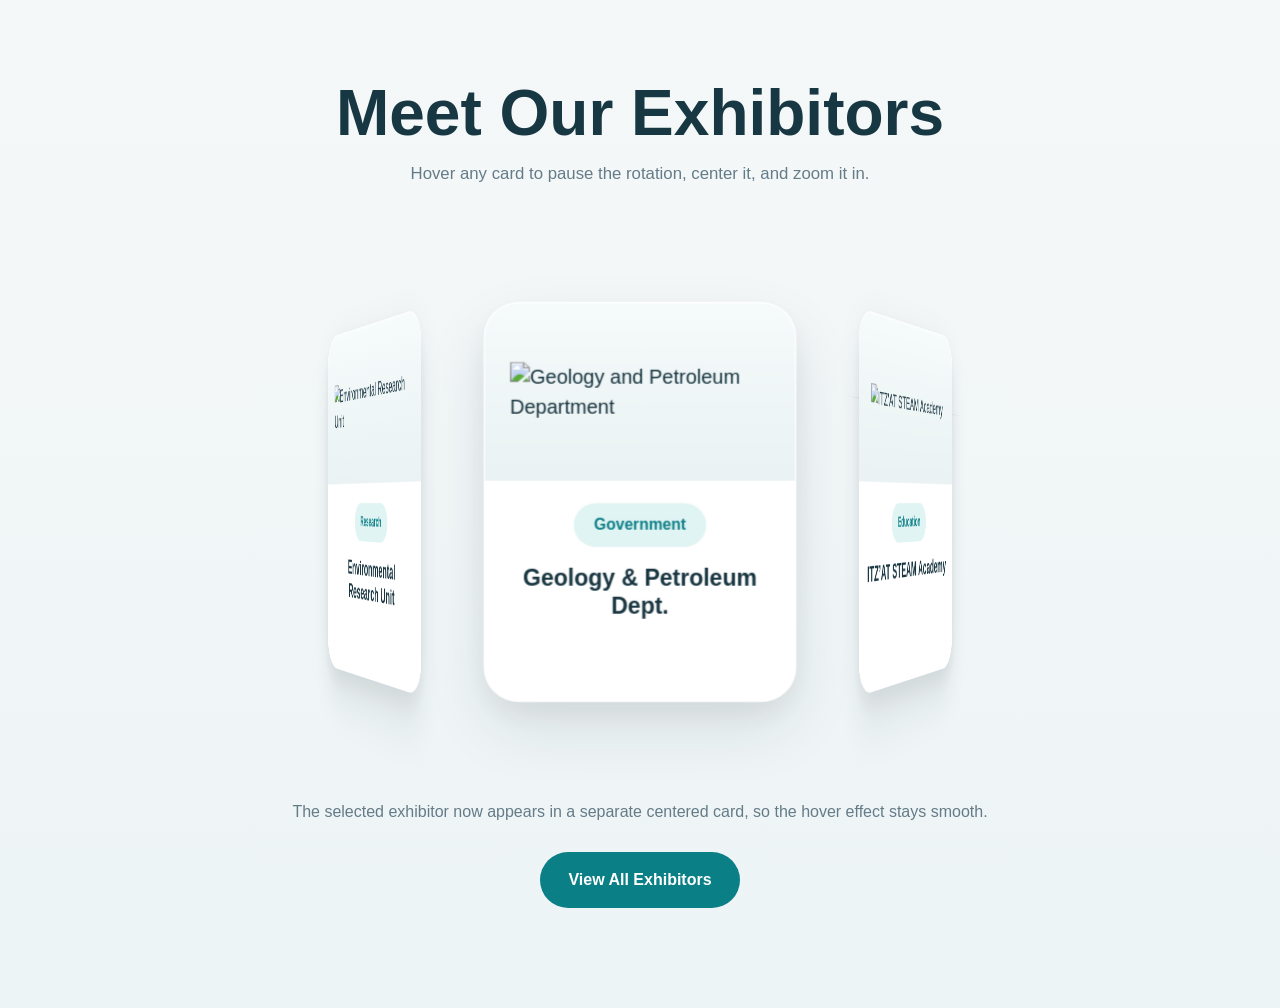
==== index.html @ 7b73ff77 "renamed" ====
<!DOCTYPE html>
<html lang="en">
<head>
  <meta charset="UTF-8" />
  <meta name="viewport" content="width=device-width, initial-scale=1.0" />
  <title>Exhibitor Carousel</title>
  <link rel="stylesheet" href="style.css">
</head>
<body>
  <section class="exhibitors">
    <div class="container">
      <div class="section-header">
        <h2>Meet Our Exhibitors</h2>
        <p>Hover any card to pause the rotation, center it, and zoom it in.</p>
      </div>

      <div class="carousel-stage">
        <div class="carousel-scene" id="carouselScene">
          <div class="card-3d" id="carousel">
            <article class="carousel-card" data-angle="0">
              <div class="card-top">
                <img src="https://via.placeholder.com/150x80?text=GPD" alt="Geology and Petroleum Department">
              </div>
              <div class="card-body">
                <span class="tag">Government</span>
                <h3>Geology & Petroleum Dept.</h3>
                
              </div>
            </article>

            <article class="carousel-card" data-angle="60">
              <div class="card-top">
                <img src="https://via.placeholder.com/150x80?text=ITZ%27AT" alt="ITZ'AT STEAM Academy">
              </div>
              <div class="card-body">
                <span class="tag">Education</span>
                <h3>ITZ’AT STEAM Academy</h3>
               
              </div>
            </article>

            <article class="carousel-card" data-angle="120">
              <div class="card-top">
                <img src="https://via.placeholder.com/150x80?text=MNR" alt="Ministry of Natural Resources">
              </div>
              <div class="card-body">
                <span class="tag">Public Sector</span>
                <h3>Natural Resources Ministry</h3>
            
              </div>
            </article>

            <article class="carousel-card" data-angle="180">
              <div class="card-top">
                <img src="https://via.placeholder.com/150x80?text=GIS" alt="Belize GIS Lab">
              </div>
              <div class="card-body">
                <span class="tag">Geospatial</span>
                <h3>Belize GIS Lab</h3>
                
              </div>
            </article>

            <article class="carousel-card" data-angle="240">
              <div class="card-top">
                <img src="https://via.placeholder.com/150x80?text=STEM" alt="National STEM Initiative">
              </div>
              <div class="card-body">
                <span class="tag">Youth & STEAM</span>
                <h3>National STEM Initiative</h3>
              
              </div>
            </article>

            <article class="carousel-card" data-angle="300">
              <div class="card-top">
                <img src="https://via.placeholder.com/150x80?text=ENV" alt="Environmental Research Unit">
              </div>
              <div class="card-body">
                <span class="tag">Research</span>
                <h3>Environmental Research Unit</h3>
              
              </div>
            </article>
          </div>

          <article class="focus-card" id="focusCard" aria-hidden="true"></article>
        </div>
      </div>

      <p class="below-copy">
        The selected exhibitor now appears in a separate centered card, so the hover effect stays smooth.
      </p>

      <div class="cta-row">
        <a href="#" class="btn">View All Exhibitors</a>
      </div>
    </div>
  </section>

  <script>
    const carousel = document.getElementById("carousel");
    const scene = document.getElementById("carouselScene");
    const focusCard = document.getElementById("focusCard");
    const cards = [...carousel.querySelectorAll(".carousel-card")];

    function getRingSize() {
      return getComputedStyle(document.documentElement)
        .getPropertyValue("--ring-size")
        .trim();
    }

    function setBaseTransforms() {
      const ringSize = getRingSize();

      cards.forEach((card) => {
        const angle = Number(card.dataset.angle);
        card.style.transform = `translate(-50%, -50%) rotateY(${angle}deg) translateZ(${ringSize})`;
      });
    }

    function showFocus(card) {
      cards.forEach((c) => c.classList.remove("is-source"));
      card.classList.add("is-source");

      focusCard.innerHTML = card.innerHTML;
      carousel.classList.add("is-paused", "dimmed");
      focusCard.classList.add("is-visible");
      focusCard.setAttribute("aria-hidden", "false");
    }

    function clearFocus() {
      cards.forEach((c) => c.classList.remove("is-source"));
      carousel.classList.remove("is-paused", "dimmed");
      focusCard.classList.remove("is-visible");
      focusCard.setAttribute("aria-hidden", "true");
    }

    setBaseTransforms();
    window.addEventListener("resize", setBaseTransforms);

    cards.forEach((card) => {
      card.addEventListener("mouseenter", () => showFocus(card));
    });

    scene.addEventListener("mouseleave", clearFocus);
  </script>
</body>
</html>
---- style.css ----
* {
      box-sizing: border-box;
      margin: 0;
      padding: 0;
    }

    :root {
      --bg: #f3f7f8;
      --text: #183540;
      --muted: #647b88;
      --teal-dark: #0b7f86;
      --card-bg: rgba(255, 255, 255, 0.98);
      --ring-size: 280px;
      --card-width: 250px;
      --card-height: 320px;
      --duration: 20s;
    }

    body {
      font-family: Arial, Helvetica, sans-serif;
      background: var(--bg);
      color: var(--text);
      line-height: 1.5;
    }

    .exhibitors {
      padding: 80px 20px 100px;
      background: linear-gradient(to bottom, #f5f8f9, #edf4f5);
      overflow: hidden;
      min-height: 100vh;
    }

    .container {
      max-width: 1220px;
      margin: 0 auto;
    }

    .section-header {
      text-align: center;
      max-width: 780px;
      margin: 0 auto 36px;
      position: relative;
      z-index: 5;
    }

    .section-header h2 {
      font-size: clamp(2.4rem, 5vw, 4.5rem);
      line-height: 1.05;
      margin-bottom: 14px;
      color: #173742;
    }

    .section-header p {
      font-size: 1.05rem;
      color: var(--muted);
    }

    .carousel-stage {
      position: relative;
      height: 560px;
      display: grid;
      place-items: center;
      margin: 10px 0 18px;
      isolation: isolate;
    }

    .carousel-scene {
      width: min(960px, 100%);
      height: 100%;
      position: relative;
      perspective: 1400px;
      display: grid;
      place-items: center;
    }

    @keyframes spinCarousel {
      from { transform: rotateY(0deg); }
      to { transform: rotateY(-360deg); }
    }

    .card-3d {
      position: relative;
      width: 100%;
      height: 100%;
      transform-style: preserve-3d;
      animation: spinCarousel var(--duration) linear infinite;
      will-change: transform;
    }

    .card-3d.is-paused {
      animation-play-state: paused;
    }

    .carousel-card,
    .focus-card {
      width: var(--card-width);
      height: var(--card-height);
      border-radius: 28px;
      overflow: hidden;
      background: var(--card-bg);
      border: 1px solid rgba(255,255,255,0.82);
      box-shadow:
        0 22px 50px rgba(20, 42, 49, 0.10),
        0 10px 24px rgba(20, 42, 49, 0.06);
      backface-visibility: hidden;
      -webkit-backface-visibility: hidden;
    }

    .carousel-card {
      position: absolute;
      top: 50%;
      left: 50%;
      transform-style: preserve-3d;
      will-change: transform, opacity, filter;
      transition:
        opacity 0.3s ease,
        filter 0.3s ease;
    }

    .card-3d.dimmed .carousel-card {
      opacity: 0.16;
      filter: saturate(0.85);
    }

    .card-3d.dimmed .carousel-card.is-source {
      opacity: 0.28;
    }

    .card-top {
      height: 142px;
      background: linear-gradient(180deg, #f6fbfb 0%, #eaf2f3 100%);
      display: flex;
      align-items: center;
      justify-content: center;
      padding: 20px;
    }

    .card-top img {
      max-width: 100%;
      max-height: 84px;
      object-fit: contain;
      display: block;
    }

    .card-body {
      padding: 18px 18px 24px;
      text-align: center;
      background: white;
      min-height: calc(var(--card-height) - 142px);
    }

    .tag {
      display: inline-block;
      padding: 8px 16px;
      border-radius: 999px;
      font-size: 0.78rem;
      font-weight: 700;
      color: var(--teal-dark);
      background: rgba(14, 165, 164, 0.12);
      margin-bottom: 14px;
    }

    .card-body h3 {
      font-size: 1.15rem;
      line-height: 1.22;
      margin-bottom: 10px;
      color: var(--text);
    }

    .card-body p {
      font-size: 0.95rem;
      line-height: 1.5;
      color: var(--muted);
    }

    .focus-card {
      position: absolute;
      top: 50%;
      left: 50%;
      transform: translate(-50%, -50%) scale(0.92);
      z-index: 100;
      opacity: 0;
      pointer-events: none;
      transition:
        opacity 0.28s ease,
        transform 0.35s cubic-bezier(.2,.8,.2,1),
        box-shadow 0.35s ease;
      box-shadow:
        0 32px 90px rgba(12, 127, 134, 0.18),
        0 18px 36px rgba(20, 42, 49, 0.12);
    }

    .focus-card.is-visible {
      opacity: 1;
      transform: translate(-50%, -50%) scale(1.12);
    }

    .below-copy {
      text-align: center;
      max-width: 760px;
      margin: 0 auto 28px;
      color: var(--muted);
      font-size: 1rem;
      position: relative;
      z-index: 5;
    }

    .cta-row {
      text-align: center;
      position: relative;
      z-index: 5;
    }

    .btn {
      display: inline-block;
      text-decoration: none;
      padding: 16px 28px;
      border-radius: 999px;
      background: var(--teal-dark);
      color: white;
      font-weight: 700;
      transition: transform 0.25s ease, background 0.25s ease;
    }

    .btn:hover {
      transform: translateY(-2px);
      background: #096d73;
    }

    @media (max-width: 900px) {
      :root {
        --ring-size: 215px;
        --card-width: 205px;
        --card-height: 275px;
      }

      .carousel-stage {
        height: 470px;
      }

      .card-top {
        height: 116px;
      }
    }

    @media (max-width: 640px) {
      :root {
        --ring-size: 170px;
        --card-width: 175px;
        --card-height: 240px;
      }

      .carousel-stage {
        height: 400px;
      }

      .section-header h2 {
        font-size: 2.4rem;
      }

      .card-top {
        height: 102px;
      }

      .card-body h3 {
        font-size: 1rem;
      }

      .card-body p {
        font-size: 0.86rem;
      }
    }
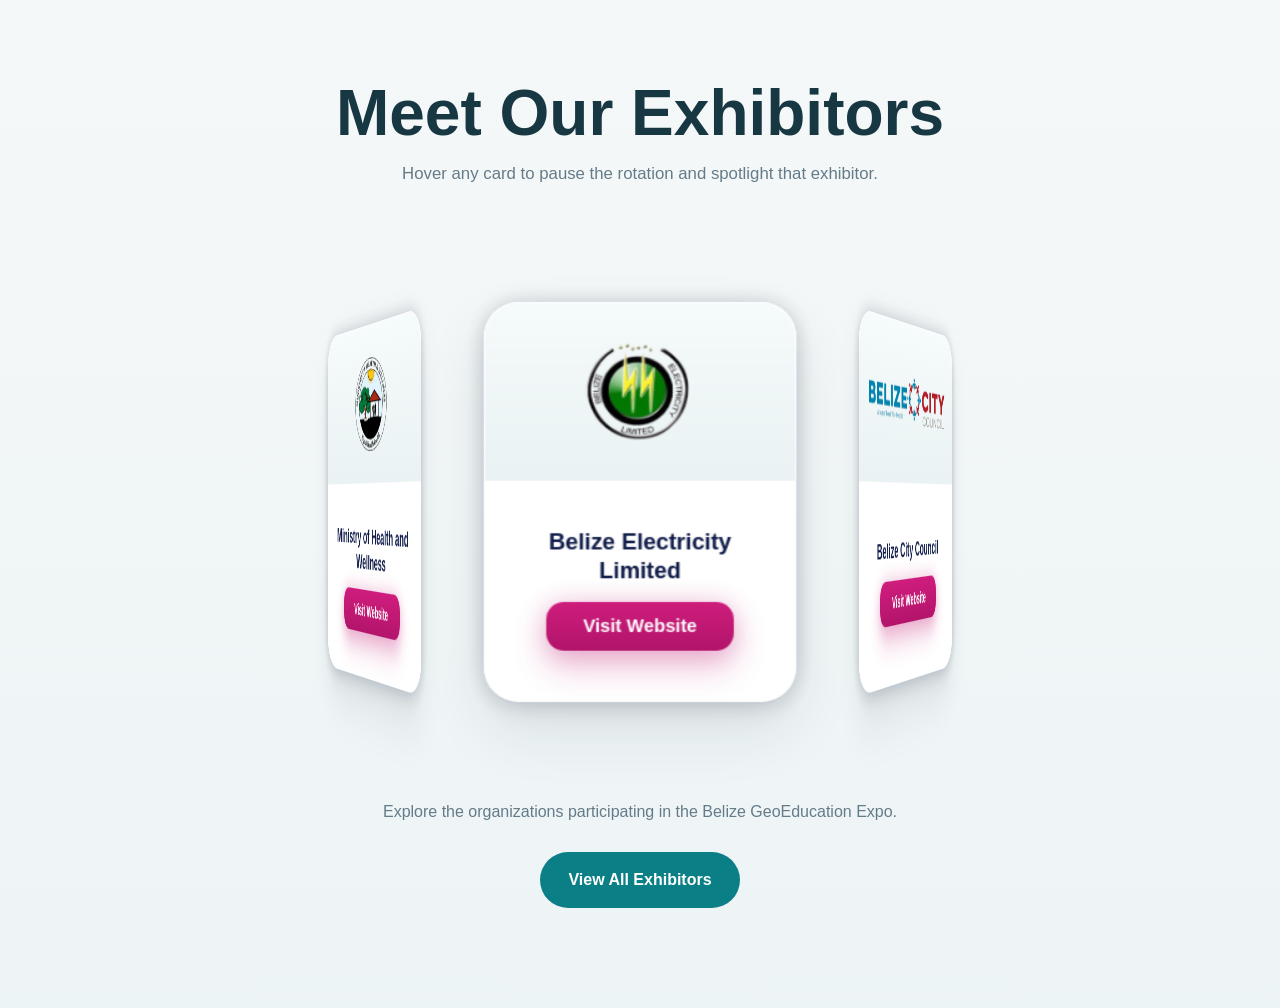
==== commit e90a95c0: "new design" ====
--- a/index.html
+++ b/index.html
@@ -11,77 +11,85 @@
     <div class="container">
       <div class="section-header">
         <h2>Meet Our Exhibitors</h2>
-        <p>Hover any card to pause the rotation, center it, and zoom it in.</p>
+        <p>Hover any card to pause the rotation and spotlight that exhibitor.</p>
       </div>
 
       <div class="carousel-stage">
         <div class="carousel-scene" id="carouselScene">
           <div class="card-3d" id="carousel">
+
             <article class="carousel-card" data-angle="0">
               <div class="card-top">
-                <img src="https://via.placeholder.com/150x80?text=GPD" alt="Geology and Petroleum Department">
+                <img src="img/bel.png" alt="Belize Electricity Limited">
               </div>
               <div class="card-body">
-                <span class="tag">Government</span>
-                <h3>Geology & Petroleum Dept.</h3>
-                
+                <h3>Belize Electricity Limited</h3>
+                <a href="https://www.bel.com.bz/" class="expo-link-btn" target="_blank" rel="noopener noreferrer">
+                  Visit Website
+                </a>
               </div>
             </article>
 
             <article class="carousel-card" data-angle="60">
               <div class="card-top">
-                <img src="https://via.placeholder.com/150x80?text=ITZ%27AT" alt="ITZ'AT STEAM Academy">
+                <img src="img/belizecitycouncil.png" alt="Belize City Council">
               </div>
               <div class="card-body">
-                <span class="tag">Education</span>
-                <h3>ITZ’AT STEAM Academy</h3>
-               
+                <h3>Belize City Council</h3>
+                <a href="https://belizecitycouncil.org/" class="expo-link-btn" target="_blank" rel="noopener noreferrer">
+                  Visit Website
+                </a>
               </div>
             </article>
 
             <article class="carousel-card" data-angle="120">
               <div class="card-top">
-                <img src="https://via.placeholder.com/150x80?text=MNR" alt="Ministry of Natural Resources">
+                <img src="img/bws.png" alt="Belize Water Services">
               </div>
               <div class="card-body">
-                <span class="tag">Public Sector</span>
-                <h3>Natural Resources Ministry</h3>
-            
+                <h3>Belize Water Services</h3>
+                <a href="https://www.bws.bz/" class="expo-link-btn" target="_blank" rel="noopener noreferrer">
+                  Visit Website
+                </a>
               </div>
             </article>
 
             <article class="carousel-card" data-angle="180">
               <div class="card-top">
-                <img src="https://via.placeholder.com/150x80?text=GIS" alt="Belize GIS Lab">
+                <img src="img/itz'at.png" alt="Itz'at STEAM Academy">
               </div>
               <div class="card-body">
-                <span class="tag">Geospatial</span>
-                <h3>Belize GIS Lab</h3>
-                
+                <h3>Itz'at STEAM Academy</h3>
+                <a href="#" class="expo-link-btn" target="_blank" rel="noopener noreferrer">
+                  Visit Website
+                </a>
               </div>
             </article>
 
             <article class="carousel-card" data-angle="240">
               <div class="card-top">
-                <img src="https://via.placeholder.com/150x80?text=STEM" alt="National STEM Initiative">
+                <img src="img/ministryagric.png" alt="Ministry of Agriculture">
               </div>
               <div class="card-body">
-                <span class="tag">Youth & STEAM</span>
-                <h3>National STEM Initiative</h3>
-              
+                <h3>Ministry of Agriculture</h3>
+                <a href="#" class="expo-link-btn" target="_blank" rel="noopener noreferrer">
+                  Visit Website
+                </a>
               </div>
             </article>
 
             <article class="carousel-card" data-angle="300">
               <div class="card-top">
-                <img src="https://via.placeholder.com/150x80?text=ENV" alt="Environmental Research Unit">
+                <img src="img/moh.png"Environmental Research Unit">
               </div>
               <div class="card-body">
-                <span class="tag">Research</span>
-                <h3>Environmental Research Unit</h3>
-              
+                <h3>Ministry of Health and Wellness</h3>
+                <a href="#" class="expo-link-btn" target="_blank" rel="noopener noreferrer">
+                  Visit Website
+                </a>
               </div>
             </article>
+
           </div>
 
           <article class="focus-card" id="focusCard" aria-hidden="true"></article>
@@ -89,7 +97,7 @@
       </div>
 
       <p class="below-copy">
-        The selected exhibitor now appears in a separate centered card, so the hover effect stays smooth.
+        Explore the organizations participating in the Belize GeoEducation Expo.
       </p>
 
       <div class="cta-row">
@@ -141,6 +149,7 @@
 
     cards.forEach((card) => {
       card.addEventListener("mouseenter", () => showFocus(card));
+      card.addEventListener("focusin", () => showFocus(card));
     });
 
     scene.addEventListener("mouseleave", clearFocus);
--- a/style.css
+++ b/style.css
@@ -1,272 +1,345 @@
- * {
-      box-sizing: border-box;
-      margin: 0;
-      padding: 0;
-    }
-
-    :root {
-      --bg: #f3f7f8;
-      --text: #183540;
-      --muted: #647b88;
-      --teal-dark: #0b7f86;
-      --card-bg: rgba(255, 255, 255, 0.98);
-      --ring-size: 280px;
-      --card-width: 250px;
-      --card-height: 320px;
-      --duration: 20s;
-    }
-
-    body {
-      font-family: Arial, Helvetica, sans-serif;
-      background: var(--bg);
-      color: var(--text);
-      line-height: 1.5;
-    }
-
-    .exhibitors {
-      padding: 80px 20px 100px;
-      background: linear-gradient(to bottom, #f5f8f9, #edf4f5);
-      overflow: hidden;
-      min-height: 100vh;
-    }
-
-    .container {
-      max-width: 1220px;
-      margin: 0 auto;
-    }
-
-    .section-header {
-      text-align: center;
-      max-width: 780px;
-      margin: 0 auto 36px;
-      position: relative;
-      z-index: 5;
-    }
-
-    .section-header h2 {
-      font-size: clamp(2.4rem, 5vw, 4.5rem);
-      line-height: 1.05;
-      margin-bottom: 14px;
-      color: #173742;
-    }
-
-    .section-header p {
-      font-size: 1.05rem;
-      color: var(--muted);
-    }
-
-    .carousel-stage {
-      position: relative;
-      height: 560px;
-      display: grid;
-      place-items: center;
-      margin: 10px 0 18px;
-      isolation: isolate;
-    }
-
-    .carousel-scene {
-      width: min(960px, 100%);
-      height: 100%;
-      position: relative;
-      perspective: 1400px;
-      display: grid;
-      place-items: center;
-    }
-
-    @keyframes spinCarousel {
-      from { transform: rotateY(0deg); }
-      to { transform: rotateY(-360deg); }
-    }
-
-    .card-3d {
-      position: relative;
-      width: 100%;
-      height: 100%;
-      transform-style: preserve-3d;
-      animation: spinCarousel var(--duration) linear infinite;
-      will-change: transform;
-    }
-
-    .card-3d.is-paused {
-      animation-play-state: paused;
-    }
-
-    .carousel-card,
-    .focus-card {
-      width: var(--card-width);
-      height: var(--card-height);
-      border-radius: 28px;
-      overflow: hidden;
-      background: var(--card-bg);
-      border: 1px solid rgba(255,255,255,0.82);
-      box-shadow:
-        0 22px 50px rgba(20, 42, 49, 0.10),
-        0 10px 24px rgba(20, 42, 49, 0.06);
-      backface-visibility: hidden;
-      -webkit-backface-visibility: hidden;
-    }
-
-    .carousel-card {
-      position: absolute;
-      top: 50%;
-      left: 50%;
-      transform-style: preserve-3d;
-      will-change: transform, opacity, filter;
-      transition:
-        opacity 0.3s ease,
-        filter 0.3s ease;
-    }
-
-    .card-3d.dimmed .carousel-card {
-      opacity: 0.16;
-      filter: saturate(0.85);
-    }
-
-    .card-3d.dimmed .carousel-card.is-source {
-      opacity: 0.28;
-    }
-
-    .card-top {
-      height: 142px;
-      background: linear-gradient(180deg, #f6fbfb 0%, #eaf2f3 100%);
-      display: flex;
-      align-items: center;
-      justify-content: center;
-      padding: 20px;
-    }
-
-    .card-top img {
-      max-width: 100%;
-      max-height: 84px;
-      object-fit: contain;
-      display: block;
-    }
-
-    .card-body {
-      padding: 18px 18px 24px;
-      text-align: center;
-      background: white;
-      min-height: calc(var(--card-height) - 142px);
-    }
-
-    .tag {
-      display: inline-block;
-      padding: 8px 16px;
-      border-radius: 999px;
-      font-size: 0.78rem;
-      font-weight: 700;
-      color: var(--teal-dark);
-      background: rgba(14, 165, 164, 0.12);
-      margin-bottom: 14px;
-    }
-
-    .card-body h3 {
-      font-size: 1.15rem;
-      line-height: 1.22;
-      margin-bottom: 10px;
-      color: var(--text);
-    }
-
-    .card-body p {
-      font-size: 0.95rem;
-      line-height: 1.5;
-      color: var(--muted);
-    }
-
-    .focus-card {
-      position: absolute;
-      top: 50%;
-      left: 50%;
-      transform: translate(-50%, -50%) scale(0.92);
-      z-index: 100;
-      opacity: 0;
-      pointer-events: none;
-      transition:
-        opacity 0.28s ease,
-        transform 0.35s cubic-bezier(.2,.8,.2,1),
-        box-shadow 0.35s ease;
-      box-shadow:
-        0 32px 90px rgba(12, 127, 134, 0.18),
-        0 18px 36px rgba(20, 42, 49, 0.12);
-    }
-
-    .focus-card.is-visible {
-      opacity: 1;
-      transform: translate(-50%, -50%) scale(1.12);
-    }
-
-    .below-copy {
-      text-align: center;
-      max-width: 760px;
-      margin: 0 auto 28px;
-      color: var(--muted);
-      font-size: 1rem;
-      position: relative;
-      z-index: 5;
-    }
-
-    .cta-row {
-      text-align: center;
-      position: relative;
-      z-index: 5;
-    }
-
-    .btn {
-      display: inline-block;
-      text-decoration: none;
-      padding: 16px 28px;
-      border-radius: 999px;
-      background: var(--teal-dark);
-      color: white;
-      font-weight: 700;
-      transition: transform 0.25s ease, background 0.25s ease;
-    }
-
-    .btn:hover {
-      transform: translateY(-2px);
-      background: #096d73;
-    }
-
-    @media (max-width: 900px) {
-      :root {
-        --ring-size: 215px;
-        --card-width: 205px;
-        --card-height: 275px;
-      }
-
-      .carousel-stage {
-        height: 470px;
-      }
-
-      .card-top {
-        height: 116px;
-      }
-    }
-
-    @media (max-width: 640px) {
-      :root {
-        --ring-size: 170px;
-        --card-width: 175px;
-        --card-height: 240px;
-      }
-
-      .carousel-stage {
-        height: 400px;
-      }
-
-      .section-header h2 {
-        font-size: 2.4rem;
-      }
-
-      .card-top {
-        height: 102px;
-      }
-
-      .card-body h3 {
-        font-size: 1rem;
-      }
-
-      .card-body p {
-        font-size: 0.86rem;
-      }
-    }+* {
+  box-sizing: border-box;
+  margin: 0;
+  padding: 0;
+}
+
+:root {
+  --bg: #f3f7f8;
+  --text: #183540;
+  --muted: #647b88;
+  --teal-dark: #0b7f86;
+  --card-bg: rgba(255, 255, 255, 0.98);
+  --ring-size: 280px;
+  --card-width: 250px;
+  --card-height: 320px;
+  --duration: 20s;
+
+  --expo-navy: #111d4a;
+  --expo-pink: #c21674;
+  --expo-pink-dark: #a70f62;
+}
+
+body {
+  font-family: Arial, Helvetica, sans-serif;
+  background: var(--bg);
+  color: var(--text);
+  line-height: 1.5;
+}
+
+.exhibitors {
+  padding: 80px 20px 100px;
+  background: linear-gradient(to bottom, #f5f8f9, #edf4f5);
+  overflow: hidden;
+  min-height: 100vh;
+}
+
+.container {
+  max-width: 1220px;
+  margin: 0 auto;
+}
+
+.section-header {
+  text-align: center;
+  max-width: 780px;
+  margin: 0 auto 36px;
+  position: relative;
+  z-index: 5;
+}
+
+.section-header h2 {
+  font-size: clamp(2.4rem, 5vw, 4.5rem);
+  line-height: 1.05;
+  margin-bottom: 14px;
+  color: #173742;
+}
+
+.section-header p {
+  font-size: 1.05rem;
+  color: var(--muted);
+}
+
+.carousel-stage {
+  position: relative;
+  height: 560px;
+  display: grid;
+  place-items: center;
+  margin: 10px 0 18px;
+  isolation: isolate;
+}
+
+.carousel-scene {
+  width: min(960px, 100%);
+  height: 100%;
+  position: relative;
+  perspective: 1400px;
+  display: grid;
+  place-items: center;
+}
+
+@keyframes spinCarousel {
+  from { transform: rotateY(0deg); }
+  to { transform: rotateY(-360deg); }
+}
+
+.card-3d {
+  position: relative;
+  width: 100%;
+  height: 100%;
+  transform-style: preserve-3d;
+  animation: spinCarousel var(--duration) linear infinite;
+  will-change: transform;
+}
+
+.card-3d.is-paused {
+  animation-play-state: paused;
+}
+
+.carousel-card,
+.focus-card {
+  width: var(--card-width);
+  height: var(--card-height);
+  border-radius: 28px;
+  overflow: hidden;
+  background: var(--card-bg);
+  border: 1px solid rgba(255,255,255,0.82);
+  box-shadow:
+    0 22px 50px rgba(20, 42, 49, 0.10),
+    0 10px 24px rgba(20, 42, 49, 0.06),
+    0 0 18px rgba(17, 29, 74, 0.18);
+  backface-visibility: hidden;
+  -webkit-backface-visibility: hidden;
+  transition:
+    box-shadow 0.3s ease,
+    transform 0.3s ease,
+    opacity 0.3s ease,
+    filter 0.3s ease;
+}
+
+.carousel-card {
+  position: absolute;
+  top: 50%;
+  left: 50%;
+  transform-style: preserve-3d;
+  will-change: transform, opacity, filter;
+}
+
+.carousel-card:hover {
+  box-shadow:
+    0 28px 60px rgba(20, 42, 49, 0.16),
+    0 14px 30px rgba(20, 42, 49, 0.10),
+    0 0 28px rgba(17, 29, 74, 0.35);
+}
+
+.card-3d.dimmed .carousel-card {
+  opacity: 0.16;
+  filter: saturate(0.85);
+}
+
+.card-3d.dimmed .carousel-card.is-source {
+  opacity: 0.28;
+}
+
+.card-top {
+  height: 142px;
+  background: linear-gradient(180deg, #f6fbfb 0%, #eaf2f3 100%);
+  display: flex;
+  align-items: center;
+  justify-content: center;
+  padding: 20px;
+}
+
+.card-top img {
+  max-width: 100%;
+  max-height: 84px;
+  object-fit: contain;
+  display: block;
+}
+
+.card-body {
+  padding: 20px 18px 24px;
+  text-align: center;
+  background: #fff;
+  min-height: calc(var(--card-height) - 142px);
+  display: flex;
+  flex-direction: column;
+  align-items: center;
+  justify-content: center;
+  gap: 14px;
+}
+
+.card-body h3 {
+  font-size: 1.15rem;
+  line-height: 1.22;
+  margin: 0;
+  color: var(--expo-navy);
+  font-weight: 700;
+}
+
+.expo-link-btn {
+  display: inline-flex;
+  align-items: center;
+  justify-content: center;
+  min-width: 150px;
+  padding: 12px 20px;
+  border-radius: 14px;
+  text-decoration: none;
+  background: linear-gradient(180deg, #cf1d7d 0%, #b3146b 100%);
+  color: #fff;
+  font-size: 0.92rem;
+  font-weight: 700;
+  line-height: 1;
+  box-shadow:
+    0 12px 26px rgba(194, 22, 116, 0.30),
+    0 0 18px rgba(194, 22, 116, 0.18);
+  transition:
+    transform 0.25s ease,
+    box-shadow 0.25s ease,
+    background 0.25s ease;
+}
+
+.expo-link-btn:hover {
+  transform: translateY(-2px) scale(1.02);
+  background: linear-gradient(180deg, #d81f83 0%, #a80f63 100%);
+  box-shadow:
+    0 14px 30px rgba(194, 22, 116, 0.34),
+    0 0 28px rgba(194, 22, 116, 0.28);
+}
+
+.expo-link-btn:focus-visible {
+  outline: 3px solid rgba(194, 22, 116, 0.25);
+  outline-offset: 3px;
+}
+
+.focus-card {
+  position: absolute;
+  top: 50%;
+  left: 50%;
+  transform: translate(-50%, -50%) scale(0.92);
+  z-index: 100;
+  opacity: 0;
+  pointer-events: auto;
+  box-shadow:
+    0 32px 90px rgba(17, 29, 74, 0.35),
+    0 0 45px rgba(17, 29, 74, 0.45);
+  transition:
+    opacity 0.28s ease,
+    transform 0.35s cubic-bezier(.2,.8,.2,1),
+    box-shadow 0.35s ease;
+}
+
+.focus-card.is-visible {
+  opacity: 1;
+  transform: translate(-50%, -50%) scale(1.12);
+}
+
+.below-copy {
+  text-align: center;
+  max-width: 760px;
+  margin: 0 auto 28px;
+  color: var(--muted);
+  font-size: 1rem;
+  position: relative;
+  z-index: 5;
+}
+
+.cta-row {
+  text-align: center;
+  position: relative;
+  z-index: 5;
+}
+
+.btn {
+  display: inline-block;
+  text-decoration: none;
+  padding: 16px 28px;
+  border-radius: 999px;
+  background: var(--teal-dark);
+  color: white;
+  font-weight: 700;
+  transition: transform 0.25s ease, background 0.25s ease;
+}
+
+.btn:hover {
+  transform: translateY(-2px);
+  background: #096d73;
+}
+
+@media (max-width: 900px) {
+  :root {
+    --ring-size: 215px;
+    --card-width: 205px;
+    --card-height: 275px;
+  }
+
+  .carousel-stage {
+    height: 470px;
+  }
+
+  .card-top {
+    height: 116px;
+  }
+
+  .card-body {
+    min-height: calc(var(--card-height) - 116px);
+    padding: 18px 14px 20px;
+    gap: 12px;
+  }
+
+  .card-body h3 {
+    font-size: 1rem;
+  }
+
+  .expo-link-btn {
+    min-width: 128px;
+    padding: 10px 16px;
+    font-size: 0.84rem;
+  }
+}
+
+@media (max-width: 640px) {
+  :root {
+    --ring-size: 170px;
+    --card-width: 175px;
+    --card-height: 240px;
+  }
+
+  .carousel-stage {
+    height: 400px;
+  }
+
+  .section-header h2 {
+    font-size: 2.4rem;
+  }
+
+  .card-top {
+    height: 102px;
+    padding: 16px;
+  }
+
+  .card-top img {
+    max-height: 64px;
+  }
+
+  .card-body {
+    min-height: calc(var(--card-height) - 102px);
+    padding: 16px 12px 16px;
+    gap: 10px;
+  }
+
+  .card-body h3 {
+    font-size: 0.95rem;
+    line-height: 1.2;
+  }
+
+  .expo-link-btn {
+    min-width: 118px;
+    padding: 9px 14px;
+    font-size: 0.78rem;
+    border-radius: 12px;
+  }
+
+  .focus-card.is-visible {
+    transform: translate(-50%, -50%) scale(1.05);
+  }
+}
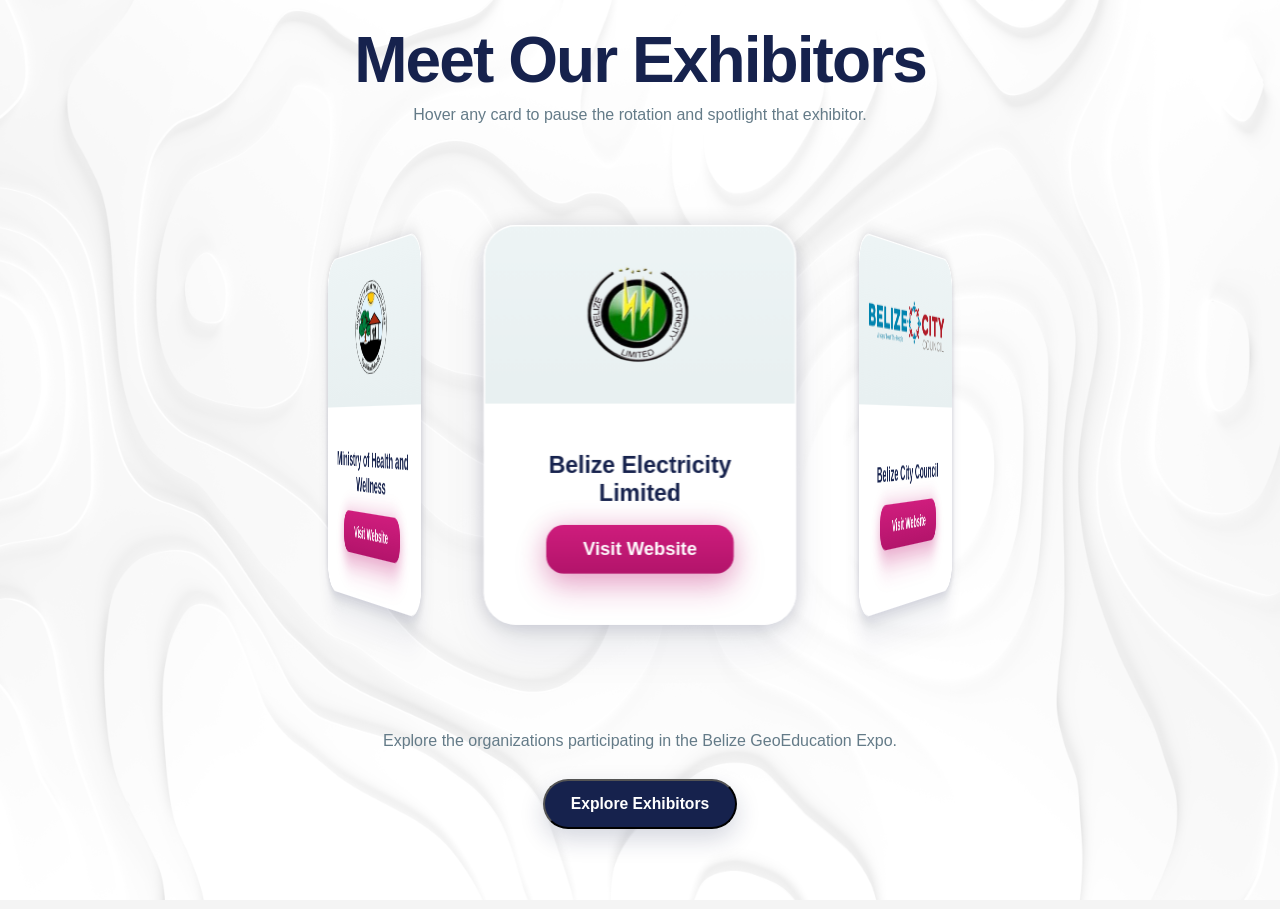
==== commit d6df255f: "new modal" ====
--- a/index.html
+++ b/index.html
@@ -6,6 +6,9 @@
   <title>Exhibitor Carousel</title>
   <link rel="stylesheet" href="style.css">
 </head>
+<script>
+  
+</script>
 <body>
   <section class="exhibitors">
     <div class="container">
@@ -100,59 +103,178 @@
         Explore the organizations participating in the Belize GeoEducation Expo.
       </p>
 
-      <div class="cta-row">
-        <a href="#" class="btn">View All Exhibitors</a>
-      </div>
+     <div class="cta-row">
+  <button class="btn" id="openExhibitorsModal" type="button">Explore Exhibitors</button>
+</div>
     </div>
   </section>
+  
+  <div class="expo-modal" id="exhibitorsModal" aria-hidden="true">
+  <div class="expo-modal-backdrop" id="modalBackdrop"></div>
+
+  <div class="expo-modal-dialog" role="dialog" aria-modal="true" aria-labelledby="exhibitorsModalTitle">
+    <button class="expo-modal-close" id="closeExhibitorsModal" type="button" aria-label="Close modal">
+      &times;
+    </button>
+
+    <div class="expo-modal-header">
+      <h2 id="exhibitorsModalTitle">All Exhibitors</h2>
+      <p>Browse all participating organizations in the Belize GeoEducation Expo.</p>
+    </div>
+
+    <div class="expo-modal-grid">
+      <article class="expo-modal-card">
+        <div class="expo-modal-card-top">
+          <img src="img/bel.png" alt="Belize Electricity Limited">
+        </div>
+        <div class="expo-modal-card-body">
+          <h3>Belize Electricity Limited</h3>
+          <a href="https://www.bel.com.bz/" class="expo-link-btn" target="_blank" rel="noopener noreferrer">
+            Visit Website
+          </a>
+        </div>
+      </article>
+
+      <article class="expo-modal-card">
+        <div class="expo-modal-card-top">
+          <img src="img/belizecitycouncil.png" alt="Belize City Council">
+        </div>
+        <div class="expo-modal-card-body">
+          <h3>Belize City Council</h3>
+          <a href="https://belizecitycouncil.org/" class="expo-link-btn" target="_blank" rel="noopener noreferrer">
+            Visit Website
+          </a>
+        </div>
+      </article>
+
+      <article class="expo-modal-card">
+        <div class="expo-modal-card-top">
+          <img src="img/bws.png" alt="Belize Water Services">
+        </div>
+        <div class="expo-modal-card-body">
+          <h3>Belize Water Services</h3>
+          <a href="https://www.bws.bz/" class="expo-link-btn" target="_blank" rel="noopener noreferrer">
+            Visit Website
+          </a>
+        </div>
+      </article>
+
+      <article class="expo-modal-card">
+        <div class="expo-modal-card-top">
+          <img src="img/itz'at.png" alt="Itz'at STEAM Academy">
+        </div>
+        <div class="expo-modal-card-body">
+          <h3>Itz'at STEAM Academy</h3>
+          <a href="#" class="expo-link-btn" target="_blank" rel="noopener noreferrer">
+            Visit Website
+          </a>
+        </div>
+      </article>
+
+      <article class="expo-modal-card">
+        <div class="expo-modal-card-top">
+          <img src="img/ministryagric.png" alt="Ministry of Agriculture">
+        </div>
+        <div class="expo-modal-card-body">
+          <h3>Ministry of Agriculture</h3>
+          <a href="#" class="expo-link-btn" target="_blank" rel="noopener noreferrer">
+            Visit Website
+          </a>
+        </div>
+      </article>
+
+      <article class="expo-modal-card">
+        <div class="expo-modal-card-top">
+          <img src="https://via.placeholder.com/150x80?text=ENV" alt="Environmental Research Unit">
+        </div>
+        <div class="expo-modal-card-body">
+          <h3>Environmental Research Unit</h3>
+          <a href="#" class="expo-link-btn" target="_blank" rel="noopener noreferrer">
+            Visit Website
+          </a>
+        </div>
+      </article>
+    </div>
+  </div>
+</div>
+
 
   <script>
-    const carousel = document.getElementById("carousel");
-    const scene = document.getElementById("carouselScene");
-    const focusCard = document.getElementById("focusCard");
-    const cards = [...carousel.querySelectorAll(".carousel-card")];
-
-    function getRingSize() {
-      return getComputedStyle(document.documentElement)
-        .getPropertyValue("--ring-size")
-        .trim();
+  const carousel = document.getElementById("carousel");
+  const scene = document.getElementById("carouselScene");
+  const focusCard = document.getElementById("focusCard");
+  const cards = [...carousel.querySelectorAll(".carousel-card")];
+
+  const exhibitorsModal = document.getElementById("exhibitorsModal");
+  const openExhibitorsModal = document.getElementById("openExhibitorsModal");
+  const closeExhibitorsModal = document.getElementById("closeExhibitorsModal");
+  const modalBackdrop = document.getElementById("modalBackdrop");
+
+  function getRingSize() {
+    return getComputedStyle(document.documentElement)
+      .getPropertyValue("--ring-size")
+      .trim();
+  }
+
+  function setBaseTransforms() {
+    const ringSize = getRingSize();
+
+    cards.forEach((card) => {
+      const angle = Number(card.dataset.angle);
+      card.style.transform = `translate(-50%, -50%) rotateY(${angle}deg) translateZ(${ringSize})`;
+    });
+  }
+
+  function showFocus(card) {
+    cards.forEach((c) => c.classList.remove("is-source"));
+    card.classList.add("is-source");
+
+    focusCard.innerHTML = card.innerHTML;
+    carousel.classList.add("is-paused", "dimmed");
+    focusCard.classList.add("is-visible");
+    focusCard.setAttribute("aria-hidden", "false");
+  }
+
+  function clearFocus() {
+    cards.forEach((c) => c.classList.remove("is-source"));
+    carousel.classList.remove("is-paused", "dimmed");
+    focusCard.classList.remove("is-visible");
+    focusCard.setAttribute("aria-hidden", "true");
+  }
+
+  function openModal() {
+    exhibitorsModal.classList.add("is-open");
+    exhibitorsModal.setAttribute("aria-hidden", "false");
+    document.body.classList.add("modal-open");
+  }
+
+  function closeModal() {
+    exhibitorsModal.classList.remove("is-open");
+    exhibitorsModal.setAttribute("aria-hidden", "true");
+    document.body.classList.remove("modal-open");
+  }
+
+  setBaseTransforms();
+  window.addEventListener("resize", setBaseTransforms);
+
+  cards.forEach((card) => {
+    card.addEventListener("mouseenter", () => showFocus(card));
+    card.addEventListener("focusin", () => showFocus(card));
+  });
+
+  scene.addEventListener("mouseleave", clearFocus);
+
+  openExhibitorsModal.addEventListener("click", openModal);
+  closeExhibitorsModal.addEventListener("click", closeModal);
+  modalBackdrop.addEventListener("click", closeModal);
+
+  document.addEventListener("keydown", (e) => {
+    if (e.key === "Escape" && exhibitorsModal.classList.contains("is-open")) {
+      closeModal();
     }
-
-    function setBaseTransforms() {
-      const ringSize = getRingSize();
-
-      cards.forEach((card) => {
-        const angle = Number(card.dataset.angle);
-        card.style.transform = `translate(-50%, -50%) rotateY(${angle}deg) translateZ(${ringSize})`;
-      });
-    }
-
-    function showFocus(card) {
-      cards.forEach((c) => c.classList.remove("is-source"));
-      card.classList.add("is-source");
-
-      focusCard.innerHTML = card.innerHTML;
-      carousel.classList.add("is-paused", "dimmed");
-      focusCard.classList.add("is-visible");
-      focusCard.setAttribute("aria-hidden", "false");
-    }
-
-    function clearFocus() {
-      cards.forEach((c) => c.classList.remove("is-source"));
-      carousel.classList.remove("is-paused", "dimmed");
-      focusCard.classList.remove("is-visible");
-      focusCard.setAttribute("aria-hidden", "true");
-    }
-
-    setBaseTransforms();
-    window.addEventListener("resize", setBaseTransforms);
-
-    cards.forEach((card) => {
-      card.addEventListener("mouseenter", () => showFocus(card));
-      card.addEventListener("focusin", () => showFocus(card));
-    });
-
-    scene.addEventListener("mouseleave", clearFocus);
-  </script>
+  });
+</script>
+
+  
 </body>
 </html>
--- a/style.css
+++ b/style.css
@@ -5,31 +5,42 @@
 }
 
 :root {
-  --bg: #f3f7f8;
+  --bg: #f4f4f4;
   --text: #183540;
   --muted: #647b88;
-  --teal-dark: #0b7f86;
   --card-bg: rgba(255, 255, 255, 0.98);
+
   --ring-size: 280px;
   --card-width: 250px;
   --card-height: 320px;
   --duration: 20s;
 
-  --expo-navy: #111d4a;
+  --expo-navy: #16224d;
   --expo-pink: #c21674;
-  --expo-pink-dark: #a70f62;
+  --expo-pink-dark: #aa1065;
+}
+
+html {
+  background: var(--bg);
 }
 
 body {
   font-family: Arial, Helvetica, sans-serif;
-  background: var(--bg);
   color: var(--text);
   line-height: 1.5;
+  min-height: 100vh;
+  background-color: var(--bg);
+  background-image: url("img/top-texture-background.svg");
+  background-repeat: no-repeat;
+  background-position: center top;
+  background-size: cover;
+  background-attachment: fixed;
 }
 
 .exhibitors {
-  padding: 80px 20px 100px;
-  background: linear-gradient(to bottom, #f5f8f9, #edf4f5);
+  position: relative;
+  padding: 28px 20px 80px;
+  background: transparent;
   overflow: hidden;
   min-height: 100vh;
 }
@@ -37,25 +48,29 @@
 .container {
   max-width: 1220px;
   margin: 0 auto;
+  position: relative;
+  z-index: 2;
 }
 
 .section-header {
   text-align: center;
   max-width: 780px;
-  margin: 0 auto 36px;
+  margin: 0 auto 18px;
   position: relative;
   z-index: 5;
 }
 
 .section-header h2 {
-  font-size: clamp(2.4rem, 5vw, 4.5rem);
-  line-height: 1.05;
-  margin-bottom: 14px;
-  color: #173742;
+  font-size: clamp(2.5rem, 5vw, 4.25rem);
+  line-height: 1.02;
+  margin-bottom: 10px;
+  color: var(--expo-navy);
+  font-weight: 800;
+  letter-spacing: -0.03em;
 }
 
 .section-header p {
-  font-size: 1.05rem;
+  font-size: 1rem;
   color: var(--muted);
 }
 
@@ -64,8 +79,9 @@
   height: 560px;
   display: grid;
   place-items: center;
-  margin: 10px 0 18px;
+  margin: 0 0 24px;
   isolation: isolate;
+  overflow: visible;
 }
 
 .carousel-scene {
@@ -75,11 +91,16 @@
   perspective: 1400px;
   display: grid;
   place-items: center;
+  z-index: 1;
 }
 
 @keyframes spinCarousel {
-  from { transform: rotateY(0deg); }
-  to { transform: rotateY(-360deg); }
+  from {
+    transform: rotateY(0deg);
+  }
+  to {
+    transform: rotateY(-360deg);
+  }
 }
 
 .card-3d {
@@ -99,19 +120,18 @@
 .focus-card {
   width: var(--card-width);
   height: var(--card-height);
-  border-radius: 28px;
+  border-radius: 26px;
   overflow: hidden;
   background: var(--card-bg);
-  border: 1px solid rgba(255,255,255,0.82);
-  box-shadow:
-    0 22px 50px rgba(20, 42, 49, 0.10),
-    0 10px 24px rgba(20, 42, 49, 0.06),
-    0 0 18px rgba(17, 29, 74, 0.18);
+  border: 1px solid rgba(255, 255, 255, 0.9);
+  box-shadow:
+    0 18px 36px rgba(17, 29, 74, 0.08),
+    0 8px 20px rgba(17, 29, 74, 0.05),
+    0 0 16px rgba(17, 29, 74, 0.14);
   backface-visibility: hidden;
   -webkit-backface-visibility: hidden;
   transition:
     box-shadow 0.3s ease,
-    transform 0.3s ease,
     opacity 0.3s ease,
     filter 0.3s ease;
 }
@@ -126,14 +146,14 @@
 
 .carousel-card:hover {
   box-shadow:
-    0 28px 60px rgba(20, 42, 49, 0.16),
-    0 14px 30px rgba(20, 42, 49, 0.10),
-    0 0 28px rgba(17, 29, 74, 0.35);
+    0 24px 48px rgba(17, 29, 74, 0.12),
+    0 10px 24px rgba(17, 29, 74, 0.08),
+    0 0 24px rgba(17, 29, 74, 0.24);
 }
 
 .card-3d.dimmed .carousel-card {
   opacity: 0.16;
-  filter: saturate(0.85);
+  filter: saturate(0.82);
 }
 
 .card-3d.dimmed .carousel-card.is-source {
@@ -142,7 +162,7 @@
 
 .card-top {
   height: 142px;
-  background: linear-gradient(180deg, #f6fbfb 0%, #eaf2f3 100%);
+  background: linear-gradient(180deg, #edf4f5 0%, #e8f0f1 100%);
   display: flex;
   align-items: center;
   justify-content: center;
@@ -159,7 +179,7 @@
 .card-body {
   padding: 20px 18px 24px;
   text-align: center;
-  background: #fff;
+  background: #ffffff;
   min-height: calc(var(--card-height) - 142px);
   display: flex;
   flex-direction: column;
@@ -190,8 +210,8 @@
   font-weight: 700;
   line-height: 1;
   box-shadow:
-    0 12px 26px rgba(194, 22, 116, 0.30),
-    0 0 18px rgba(194, 22, 116, 0.18);
+    0 12px 24px rgba(194, 22, 116, 0.28),
+    0 0 20px rgba(194, 22, 116, 0.22);
   transition:
     transform 0.25s ease,
     box-shadow 0.25s ease,
@@ -199,15 +219,15 @@
 }
 
 .expo-link-btn:hover {
-  transform: translateY(-2px) scale(1.02);
-  background: linear-gradient(180deg, #d81f83 0%, #a80f63 100%);
+  transform: translateY(-2px);
+  background: linear-gradient(180deg, #d61f82 0%, #ab1164 100%);
   box-shadow:
     0 14px 30px rgba(194, 22, 116, 0.34),
     0 0 28px rgba(194, 22, 116, 0.28);
 }
 
 .expo-link-btn:focus-visible {
-  outline: 3px solid rgba(194, 22, 116, 0.25);
+  outline: 3px solid rgba(194, 22, 116, 0.22);
   outline-offset: 3px;
 }
 
@@ -215,28 +235,28 @@
   position: absolute;
   top: 50%;
   left: 50%;
-  transform: translate(-50%, -50%) scale(0.92);
+  transform: translate(-50%, -50%) scale(0.94);
   z-index: 100;
   opacity: 0;
   pointer-events: auto;
   box-shadow:
-    0 32px 90px rgba(17, 29, 74, 0.35),
-    0 0 45px rgba(17, 29, 74, 0.45);
+    0 30px 65px rgba(17, 29, 74, 0.18),
+    0 0 34px rgba(17, 29, 74, 0.22);
   transition:
     opacity 0.28s ease,
-    transform 0.35s cubic-bezier(.2,.8,.2,1),
+    transform 0.35s cubic-bezier(.2, .8, .2, 1),
     box-shadow 0.35s ease;
 }
 
 .focus-card.is-visible {
   opacity: 1;
-  transform: translate(-50%, -50%) scale(1.12);
+  transform: translate(-50%, -50%) scale(1.1);
 }
 
 .below-copy {
   text-align: center;
   max-width: 760px;
-  margin: 0 auto 28px;
+  margin: 0 auto 26px;
   color: var(--muted);
   font-size: 1rem;
   position: relative;
@@ -250,19 +270,32 @@
 }
 
 .btn {
-  display: inline-block;
+  display: inline-flex;
+  align-items: center;
+  justify-content: center;
   text-decoration: none;
-  padding: 16px 28px;
+  padding: 14px 26px;
   border-radius: 999px;
-  background: var(--teal-dark);
-  color: white;
+  background: var(--expo-navy);
+  color: #ffffff;
   font-weight: 700;
-  transition: transform 0.25s ease, background 0.25s ease;
+  font-size: 0.98rem;
+  box-shadow: 0 10px 24px rgba(22, 34, 77, 0.18);
+  transition:
+    transform 0.25s ease,
+    box-shadow 0.25s ease,
+    background 0.25s ease;
 }
 
 .btn:hover {
   transform: translateY(-2px);
-  background: #096d73;
+  background: #1c2c63;
+  box-shadow: 0 14px 28px rgba(22, 34, 77, 0.24);
+}
+
+.btn:focus-visible {
+  outline: 3px solid rgba(22, 34, 77, 0.22);
+  outline-offset: 3px;
 }
 
 @media (max-width: 900px) {
@@ -295,6 +328,11 @@
     padding: 10px 16px;
     font-size: 0.84rem;
   }
+
+  .btn {
+    padding: 13px 22px;
+    font-size: 0.92rem;
+  }
 }
 
 @media (max-width: 640px) {
@@ -304,12 +342,16 @@
     --card-height: 240px;
   }
 
+  .exhibitors {
+    padding: 24px 16px 64px;
+  }
+
   .carousel-stage {
     height: 400px;
   }
 
   .section-header h2 {
-    font-size: 2.4rem;
+    font-size: 2.3rem;
   }
 
   .card-top {
@@ -340,6 +382,187 @@
   }
 
   .focus-card.is-visible {
-    transform: translate(-50%, -50%) scale(1.05);
+    transform: translate(-50%, -50%) scale(1.04);
+  }
+
+  .btn {
+    padding: 12px 20px;
+    font-size: 0.88rem;
+  }
+}
+
+.expo-modal {
+  position: fixed;
+  inset: 0;
+  z-index: 9999;
+  display: none;
+}
+
+.expo-modal.is-open {
+  display: block;
+}
+
+.expo-modal-backdrop {
+  position: absolute;
+  inset: 0;
+  background: rgba(10, 18, 45, 0.45);
+  backdrop-filter: blur(6px);
+}
+
+.expo-modal-dialog {
+  position: relative;
+  width: min(1120px, calc(100vw - 32px));
+  max-height: calc(100vh - 48px);
+  margin: 24px auto;
+  background: rgba(255, 255, 255, 0.96);
+  border: 1px solid rgba(255, 255, 255, 0.7);
+  border-radius: 30px;
+  box-shadow:
+    0 30px 80px rgba(17, 29, 74, 0.18),
+    0 0 28px rgba(17, 29, 74, 0.14);
+  overflow: hidden;
+  display: flex;
+  flex-direction: column;
+}
+
+.expo-modal-header {
+  padding: 28px 28px 18px;
+  text-align: center;
+  border-bottom: 1px solid rgba(22, 34, 77, 0.08);
+}
+
+.expo-modal-header h2 {
+  font-size: clamp(1.8rem, 3vw, 2.6rem);
+  color: var(--expo-navy);
+  line-height: 1.05;
+  margin-bottom: 8px;
+  font-weight: 800;
+}
+
+.expo-modal-header p {
+  color: var(--muted);
+  font-size: 0.98rem;
+}
+
+.expo-modal-close {
+  position: absolute;
+  top: 16px;
+  right: 18px;
+  width: 44px;
+  height: 44px;
+  border: none;
+  border-radius: 999px;
+  background: rgba(22, 34, 77, 0.08);
+  color: var(--expo-navy);
+  font-size: 1.8rem;
+  line-height: 1;
+  cursor: pointer;
+  z-index: 2;
+  transition: background 0.25s ease, transform 0.25s ease;
+}
+
+.expo-modal-close:hover {
+  background: rgba(22, 34, 77, 0.14);
+  transform: scale(1.05);
+}
+
+.expo-modal-grid {
+  padding: 26px 28px 30px;
+  overflow-y: auto;
+  display: grid;
+  grid-template-columns: repeat(3, minmax(0, 1fr));
+  gap: 24px;
+}
+
+.expo-modal-card {
+  background: rgba(255, 255, 255, 0.98);
+  border-radius: 24px;
+  overflow: hidden;
+  border: 1px solid rgba(255, 255, 255, 0.92);
+  box-shadow:
+    0 18px 36px rgba(17, 29, 74, 0.08),
+    0 8px 20px rgba(17, 29, 74, 0.05),
+    0 0 16px rgba(17, 29, 74, 0.14);
+  transition: transform 0.25s ease, box-shadow 0.25s ease;
+}
+
+.expo-modal-card:hover {
+  transform: translateY(-4px);
+  box-shadow:
+    0 24px 48px rgba(17, 29, 74, 0.12),
+    0 10px 24px rgba(17, 29, 74, 0.08),
+    0 0 24px rgba(17, 29, 74, 0.24);
+}
+
+.expo-modal-card-top {
+  height: 145px;
+  background: linear-gradient(180deg, #edf4f5 0%, #e8f0f1 100%);
+  display: flex;
+  align-items: center;
+  justify-content: center;
+  padding: 22px;
+}
+
+.expo-modal-card-top img {
+  max-width: 100%;
+  max-height: 84px;
+  object-fit: contain;
+  display: block;
+}
+
+.expo-modal-card-body {
+  padding: 22px 18px 24px;
+  text-align: center;
+  display: flex;
+  flex-direction: column;
+  gap: 14px;
+  align-items: center;
+  justify-content: center;
+  min-height: 165px;
+}
+
+.expo-modal-card-body h3 {
+  color: var(--expo-navy);
+  font-size: 1.12rem;
+  line-height: 1.22;
+  margin: 0;
+  font-weight: 700;
+}
+
+body.modal-open {
+  overflow: hidden;
+}
+
+@media (max-width: 900px) {
+  .expo-modal-grid {
+    grid-template-columns: repeat(2, minmax(0, 1fr));
+  }
+}
+
+@media (max-width: 640px) {
+  .expo-modal-dialog {
+    width: calc(100vw - 20px);
+    max-height: calc(100vh - 20px);
+    margin: 10px auto;
+    border-radius: 22px;
+  }
+
+  .expo-modal-header {
+    padding: 22px 18px 16px;
+  }
+
+  .expo-modal-grid {
+    padding: 18px 18px 22px;
+    grid-template-columns: 1fr;
+    gap: 18px;
+  }
+
+  .expo-modal-card-top {
+    height: 124px;
+  }
+
+  .expo-modal-card-body {
+    min-height: auto;
+    padding: 18px 14px 20px;
   }
 }
